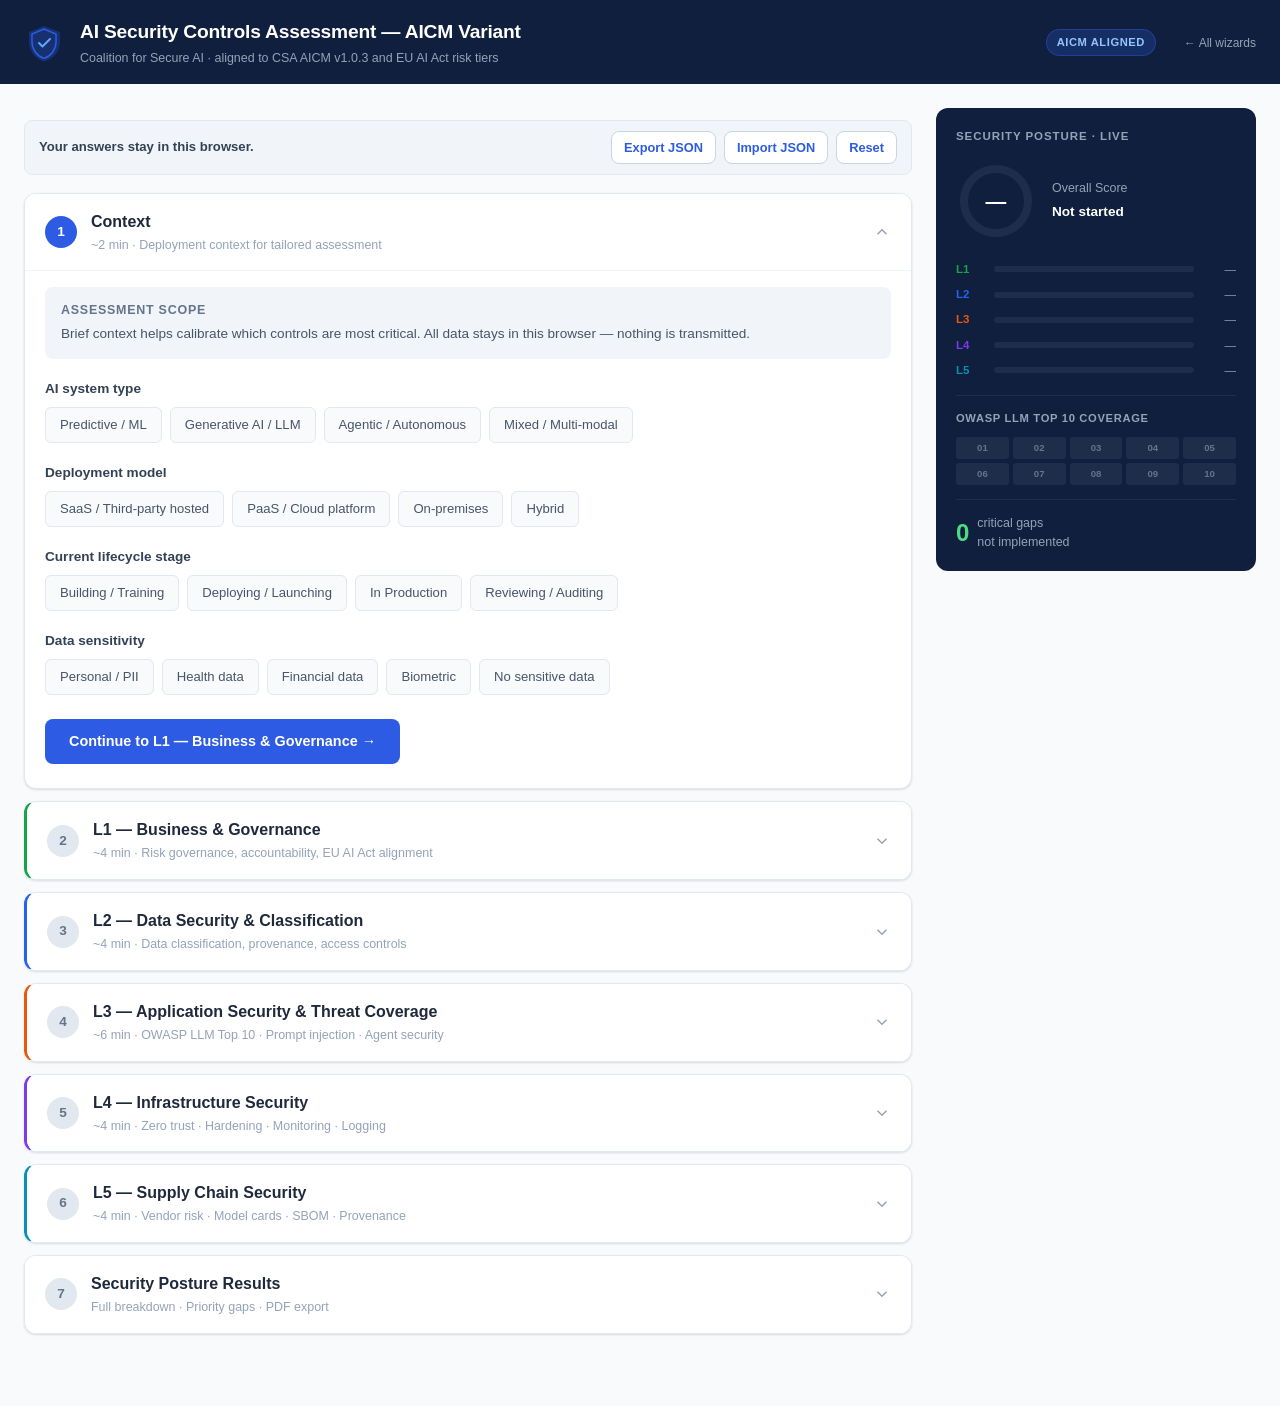
==== wizards/controls-assessment/index.html @ e210ff5d "feat(controls-assessment): port AICM-variant wizard to multi-file structure Reuses the shared wizard" ====
<!doctype html>
<html lang="en">
  <head>
    <meta charset="utf-8" />
    <meta name="viewport" content="width=device-width, initial-scale=1" />
    <title>Controls Assessment (AICM Variant) — CoSAI Wizards</title>
    <meta
      name="description"
      content="5-layer CoSAI AI security controls assessment with OWASP LLM Top 10 coverage and PDF export. Vanilla web, no tracking, no backend."
    />
    <link rel="stylesheet" href="../../shared/styles.css" />
    <link rel="stylesheet" href="styles.css" />
    <script defer src="../../shared/vendor/jspdf.umd.min.js"></script>
    <script defer src="wizard.js"></script>
  </head>
  <body>
    <a class="skip-link" href="#main">Skip to content</a>

    <header class="header" role="banner">
      <div class="header-inner">
        <svg class="header-shield" viewBox="0 0 40 40" fill="none" aria-hidden="true" focusable="false">
          <path d="M20 3L5 9v10c0 9 6.5 17.4 15 19.4C29.5 36.4 36 28 36 19V9L20 3z" fill="#2d5be3" opacity=".3" />
          <path d="M20 6L8 11v8c0 7.4 5.2 14.3 12 16.4C26.8 33.3 32 26.4 32 19v-8L20 6z" stroke="#2d5be3" stroke-width="1.5" fill="none" />
          <path d="M15 20l3.5 3.5L26 16" stroke="#60a5fa" stroke-width="2" stroke-linecap="round" stroke-linejoin="round" />
        </svg>
        <div>
          <div class="header-title" data-title>Controls Assessment — AICM Variant</div>
          <div class="header-sub" data-subtitle>Aligned to CSA AICM v1.0.3 + EU AI Act risk tiers</div>
        </div>
        <div class="header-badge" data-badge>AICM ALIGNED</div>
        <a class="header-home" href="../../">← All wizards</a>
      </div>
    </header>

    <div id="boot-error" class="boot-error" role="alert" hidden>
      Could not load <code>data.json</code>. If you opened this page via <code>file://</code>, some
      browsers block local <code>fetch()</code>. Serve the directory over HTTP
      (<code>python3 -m http.server</code>) and reload.
    </div>

    <main id="main" class="layout">
      <div class="wizard">
        <div class="state-bar" role="group" aria-label="Assessment state">
          <span class="state-bar__label">Your answers stay in this browser.</span>
          <button id="btn-export" class="btn btn--ghost" type="button">Export JSON</button>
          <button id="btn-import" class="btn btn--ghost" type="button">Import JSON</button>
          <input id="file-import" type="file" accept="application/json,.json" />
          <button id="btn-reset" class="btn btn--ghost" type="button">Reset</button>
        </div>

        <!-- Phase 1: Context -->
        <section class="phase-card" id="phase-card-1" aria-labelledby="phase-title-1">
          <button type="button" class="phase-header" id="phase-header-1" data-phase-toggle="1" aria-expanded="true" aria-controls="phase-body-1">
            <div class="phase-num active" id="phase-num-1"><span class="phase-num-text">1</span></div>
            <div>
              <div class="phase-title" id="phase-title-1">Context</div>
              <div class="phase-meta" id="phase-meta-1">~2 min · Deployment context for tailored assessment</div>
            </div>
            <svg class="phase-chevron open" id="phase-chev-1" viewBox="0 0 24 24" fill="none" stroke="currentColor" stroke-width="2" aria-hidden="true">
              <path d="M6 9l6 6 6-6" />
            </svg>
          </button>
          <div class="phase-body open" id="phase-body-1">
            <div class="section-intro">
              <div class="section-intro-title">Assessment scope</div>
              <div class="section-intro-text" id="context-intro">Brief context helps calibrate which controls are most critical. All data stays in this browser — nothing is transmitted.</div>
            </div>
            <div id="context-fields"></div>
            <button class="complete-btn" type="button" data-phase-complete="1" data-phase-next="2">Continue to L1 — Business &amp; Governance →</button>
          </div>
        </section>

        <!-- Phases 2–6: Layer controls (templated) -->
        <section class="phase-card" data-layer="l1" id="phase-card-2" aria-labelledby="phase-title-2">
          <button type="button" class="phase-header" id="phase-header-2" data-phase-toggle="2" aria-expanded="false" aria-controls="phase-body-2">
            <div class="phase-num" id="phase-num-2"><span class="phase-num-text">2</span></div>
            <div>
              <div class="phase-title" id="phase-title-2">L1 — Business &amp; Governance</div>
              <div class="phase-meta" id="phase-meta-2"></div>
            </div>
            <svg class="phase-chevron" id="phase-chev-2" viewBox="0 0 24 24" fill="none" stroke="currentColor" stroke-width="2" aria-hidden="true"><path d="M6 9l6 6 6-6" /></svg>
          </button>
          <div class="phase-body" id="phase-body-2">
            <div class="section-intro" style="border-left: 3px solid var(--l1)">
              <div class="section-intro-title" style="color: var(--l1)">L1 · Business</div>
              <div class="section-intro-text" id="intro-l1"></div>
            </div>
            <div id="ctrls-l1"></div>
            <button class="complete-btn" type="button" data-phase-complete="2" data-phase-next="3" id="next-btn-2">Continue →</button>
          </div>
        </section>

        <section class="phase-card" data-layer="l2" id="phase-card-3" aria-labelledby="phase-title-3">
          <button type="button" class="phase-header" id="phase-header-3" data-phase-toggle="3" aria-expanded="false" aria-controls="phase-body-3">
            <div class="phase-num" id="phase-num-3"><span class="phase-num-text">3</span></div>
            <div>
              <div class="phase-title" id="phase-title-3">L2 — Data Security &amp; Classification</div>
              <div class="phase-meta" id="phase-meta-3"></div>
            </div>
            <svg class="phase-chevron" id="phase-chev-3" viewBox="0 0 24 24" fill="none" stroke="currentColor" stroke-width="2" aria-hidden="true"><path d="M6 9l6 6 6-6" /></svg>
          </button>
          <div class="phase-body" id="phase-body-3">
            <div class="section-intro" style="border-left: 3px solid var(--l2)">
              <div class="section-intro-title" style="color: var(--l2)">L2 · Information</div>
              <div class="section-intro-text" id="intro-l2"></div>
            </div>
            <div id="ctrls-l2"></div>
            <button class="complete-btn" type="button" data-phase-complete="3" data-phase-next="4" id="next-btn-3">Continue →</button>
          </div>
        </section>

        <section class="phase-card" data-layer="l3" id="phase-card-4" aria-labelledby="phase-title-4">
          <button type="button" class="phase-header" id="phase-header-4" data-phase-toggle="4" aria-expanded="false" aria-controls="phase-body-4">
            <div class="phase-num" id="phase-num-4"><span class="phase-num-text">4</span></div>
            <div>
              <div class="phase-title" id="phase-title-4">L3 — Application Security &amp; Threat Coverage</div>
              <div class="phase-meta" id="phase-meta-4"></div>
            </div>
            <svg class="phase-chevron" id="phase-chev-4" viewBox="0 0 24 24" fill="none" stroke="currentColor" stroke-width="2" aria-hidden="true"><path d="M6 9l6 6 6-6" /></svg>
          </button>
          <div class="phase-body" id="phase-body-4">
            <div class="section-intro" style="border-left: 3px solid var(--l3)">
              <div class="section-intro-title" style="color: var(--l3)">L3 · Application</div>
              <div class="section-intro-text" id="intro-l3"></div>
            </div>

            <div class="owasp-section">
              <button type="button" class="owasp-header" id="owasp-header" data-owasp-toggle aria-expanded="false" aria-controls="owasp-body">
                <svg width="16" height="16" viewBox="0 0 24 24" fill="none" stroke="#ea580c" stroke-width="2" aria-hidden="true">
                  <path d="M12 22s8-4 8-10V5l-8-3-8 3v7c0 6 8 10 8 10z" />
                </svg>
                <span class="owasp-header-title">OWASP LLM Top 10 — 2025 Edition</span>
                <span class="owasp-header-sub" id="owasp-coverage-label">0 / 10 addressed</span>
              </button>
              <div class="owasp-body" id="owasp-body">
                <p style="font-size: 0.78rem; color: var(--slate-500); margin-bottom: 12px">
                  Mark mitigation status for each LLM risk. NIST AI 100-2e attack taxonomy IDs shown where mapped.
                </p>
                <div class="owasp-grid" id="owasp-grid"></div>
              </div>
            </div>

            <div id="ctrls-l3"></div>
            <button class="complete-btn" type="button" data-phase-complete="4" data-phase-next="5" id="next-btn-4">Continue →</button>
          </div>
        </section>

        <section class="phase-card" data-layer="l4" id="phase-card-5" aria-labelledby="phase-title-5">
          <button type="button" class="phase-header" id="phase-header-5" data-phase-toggle="5" aria-expanded="false" aria-controls="phase-body-5">
            <div class="phase-num" id="phase-num-5"><span class="phase-num-text">5</span></div>
            <div>
              <div class="phase-title" id="phase-title-5">L4 — Infrastructure Security</div>
              <div class="phase-meta" id="phase-meta-5"></div>
            </div>
            <svg class="phase-chevron" id="phase-chev-5" viewBox="0 0 24 24" fill="none" stroke="currentColor" stroke-width="2" aria-hidden="true"><path d="M6 9l6 6 6-6" /></svg>
          </button>
          <div class="phase-body" id="phase-body-5">
            <div class="section-intro" style="border-left: 3px solid var(--l4)">
              <div class="section-intro-title" style="color: var(--l4)">L4 · Platform</div>
              <div class="section-intro-text" id="intro-l4"></div>
            </div>
            <div id="ctrls-l4"></div>
            <button class="complete-btn" type="button" data-phase-complete="5" data-phase-next="6" id="next-btn-5">Continue →</button>
          </div>
        </section>

        <section class="phase-card" data-layer="l5" id="phase-card-6" aria-labelledby="phase-title-6">
          <button type="button" class="phase-header" id="phase-header-6" data-phase-toggle="6" aria-expanded="false" aria-controls="phase-body-6">
            <div class="phase-num" id="phase-num-6"><span class="phase-num-text">6</span></div>
            <div>
              <div class="phase-title" id="phase-title-6">L5 — Supply Chain Security</div>
              <div class="phase-meta" id="phase-meta-6"></div>
            </div>
            <svg class="phase-chevron" id="phase-chev-6" viewBox="0 0 24 24" fill="none" stroke="currentColor" stroke-width="2" aria-hidden="true"><path d="M6 9l6 6 6-6" /></svg>
          </button>
          <div class="phase-body" id="phase-body-6">
            <div class="section-intro" style="border-left: 3px solid var(--l5)">
              <div class="section-intro-title" style="color: var(--l5)">L5 · Supply Chain</div>
              <div class="section-intro-text" id="intro-l5"></div>
            </div>
            <div id="ctrls-l5"></div>
            <button class="complete-btn" type="button" data-phase-complete="6" data-phase-next="7" id="next-btn-6">View Security Posture Results →</button>
          </div>
        </section>

        <!-- Phase 7: Results -->
        <section class="phase-card" id="phase-card-7" aria-labelledby="phase-title-7">
          <button type="button" class="phase-header" id="phase-header-7" data-phase-toggle="7" aria-expanded="false" aria-controls="phase-body-7">
            <div class="phase-num" id="phase-num-7"><span class="phase-num-text">7</span></div>
            <div>
              <div class="phase-title" id="phase-title-7">Security Posture Results</div>
              <div class="phase-meta">Full breakdown · Priority gaps · PDF export</div>
            </div>
            <svg class="phase-chevron" id="phase-chev-7" viewBox="0 0 24 24" fill="none" stroke="currentColor" stroke-width="2" aria-hidden="true"><path d="M6 9l6 6 6-6" /></svg>
          </button>
          <div class="phase-body" id="phase-body-7">
            <div id="results-content">
              <p class="results-empty">Complete all five layers to generate your security posture report.</p>
            </div>
          </div>
        </section>
      </div>

      <aside class="live-panel" aria-label="Live security posture summary">
        <div class="panel-title">Security Posture · Live</div>

        <div class="score-ring-wrap">
          <div class="score-ring">
            <svg width="80" height="80" viewBox="0 0 80 80" aria-hidden="true">
              <circle class="score-ring-bg" cx="40" cy="40" r="32" />
              <circle class="score-ring-fg" id="ring-fg" cx="40" cy="40" r="32" stroke="#2d5be3" stroke-dasharray="201.06" stroke-dashoffset="201.06" />
            </svg>
            <div class="score-ring-val" id="ring-val" aria-live="polite">—</div>
          </div>
          <div class="score-meta">
            <div class="score-label">Overall Score</div>
            <div class="score-interp" id="score-interp">Not started</div>
          </div>
        </div>

        <div class="layer-bars">
          <div class="layer-bar-row">
            <span class="layer-bar-label" style="color: var(--l1)">L1</span>
            <div class="layer-bar-track"><div class="layer-bar-fill" id="bar-l1" style="width: 0%; background: var(--l1)"></div></div>
            <span class="layer-bar-pct" id="pct-l1">—</span>
          </div>
          <div class="layer-bar-row">
            <span class="layer-bar-label" style="color: var(--l2)">L2</span>
            <div class="layer-bar-track"><div class="layer-bar-fill" id="bar-l2" style="width: 0%; background: var(--l2)"></div></div>
            <span class="layer-bar-pct" id="pct-l2">—</span>
          </div>
          <div class="layer-bar-row">
            <span class="layer-bar-label" style="color: var(--l3)">L3</span>
            <div class="layer-bar-track"><div class="layer-bar-fill" id="bar-l3" style="width: 0%; background: var(--l3)"></div></div>
            <span class="layer-bar-pct" id="pct-l3">—</span>
          </div>
          <div class="layer-bar-row">
            <span class="layer-bar-label" style="color: var(--l4)">L4</span>
            <div class="layer-bar-track"><div class="layer-bar-fill" id="bar-l4" style="width: 0%; background: var(--l4)"></div></div>
            <span class="layer-bar-pct" id="pct-l4">—</span>
          </div>
          <div class="layer-bar-row">
            <span class="layer-bar-label" style="color: var(--l5)">L5</span>
            <div class="layer-bar-track"><div class="layer-bar-fill" id="bar-l5" style="width: 0%; background: var(--l5)"></div></div>
            <span class="layer-bar-pct" id="pct-l5">—</span>
          </div>
        </div>

        <div class="owasp-mini">
          <div class="owasp-mini-title">OWASP LLM Top 10 Coverage</div>
          <div class="owasp-mini-grid" id="owasp-mini-grid"></div>
        </div>

        <div class="gaps-row">
          <div class="gaps-num" id="gaps-num">—</div>
          <div class="gaps-info">critical gaps<br />not implemented</div>
        </div>
      </aside>
    </main>
  </body>
</html>
---- shared/styles.css ----
/* ==========================================================================
   CoSAI Wizards — shared design tokens, resets, accessibility + print
   Licensed under the Apache License, Version 2.0.
   Palette: neutral CoSAI navy / blue / muted slate. System fonts only.
   ========================================================================== */

:root {
  /* Brand */
  --cosai-navy:        #0f1f3d;
  --cosai-navy-light:  #1a2d52;
  --cosai-navy-muted:  #1e2d4a;
  --cosai-blue:        #2d5be3;
  --cosai-blue-light:  #eef2fd;
  --cosai-blue-soft:   #dbe6fb;

  /* Neutrals */
  --slate-50:          #f8fafc;
  --slate-100:         #f1f5f9;
  --slate-200:         #e2e8f0;
  --slate-300:         #cbd5e1;
  --slate-400:         #94a3b8;
  --slate-500:         #64748b;
  --slate-600:         #475569;
  --slate-700:         #334155;
  --slate-800:         #1e293b;
  --slate-900:         #0f172a;

  /* Status (≥ 4.5:1 contrast on white for text use) */
  --status-good:       #15803d;
  --status-good-bg:    #f0fdf4;
  --status-good-br:    #86efac;
  --status-warn:       #a16207;
  --status-warn-bg:    #fffbeb;
  --status-warn-br:    #fcd34d;
  --status-bad:        #b91c1c;
  --status-bad-bg:     #fef2f2;
  --status-bad-br:     #fca5a5;
  --status-na:         #64748b;
  --status-na-bg:      #f1f5f9;
  --status-na-br:      #cbd5e1;

  /* Layer accents — kept subdued for print / accessibility */
  --l1: #16a34a; --l1-bg: #f0fdf4; --l1-border: #bbf7d0; --l1-text: #14532d;
  --l2: #2563eb; --l2-bg: #eff6ff; --l2-border: #bfdbfe; --l2-text: #1e3a8a;
  --l3: #ea580c; --l3-bg: #fff7ed; --l3-border: #fed7aa; --l3-text: #7c2d12;
  --l4: #7c3aed; --l4-bg: #faf5ff; --l4-border: #e9d5ff; --l4-text: #4c1d95;
  --l5: #0891b2; --l5-bg: #ecfeff; --l5-border: #a5f3fc; --l5-text: #164e63;

  /* Layout */
  --radius-sm:   4px;
  --radius:      8px;
  --radius-lg:   12px;
  --shadow:      0 1px 3px rgba(15, 31, 61, 0.08), 0 1px 2px rgba(15, 31, 61, 0.06);
  --shadow-md:   0 4px 6px rgba(15, 31, 61, 0.07), 0 2px 4px rgba(15, 31, 61, 0.06);

  /* Focus ring — WCAG 2.2 non-text contrast compliant on white and navy */
  --focus-ring:  0 0 0 3px rgba(45, 91, 227, 0.45);

  /* Typography — system stack only, no external fonts */
  --font-sans: -apple-system, BlinkMacSystemFont, 'Segoe UI', Roboto, 'Helvetica Neue',
               Arial, 'Noto Sans', system-ui, sans-serif;
  --font-mono: ui-monospace, 'SF Mono', 'Cascadia Mono', 'Roboto Mono', 'Menlo',
               'Consolas', monospace;
}

/* Resets ------------------------------------------------------------------ */

*,
*::before,
*::after {
  box-sizing: border-box;
  margin: 0;
  padding: 0;
}

html { -webkit-text-size-adjust: 100%; }

body {
  font-family: var(--font-sans);
  background: var(--slate-50);
  color: var(--slate-800);
  line-height: 1.5;
  min-height: 100vh;
  -webkit-font-smoothing: antialiased;
  -moz-osx-font-smoothing: grayscale;
}

img, svg { max-width: 100%; height: auto; }
button { font: inherit; color: inherit; background: none; border: none; cursor: pointer; }
a { color: var(--cosai-blue); }
a:hover { text-decoration: underline; }

/* Skip link -------------------------------------------------------------- */

.skip-link {
  position: absolute;
  top: -40px;
  left: 8px;
  background: var(--cosai-navy);
  color: #fff;
  padding: 8px 12px;
  border-radius: var(--radius);
  z-index: 1000;
  text-decoration: none;
  font-weight: 600;
  font-size: 0.9rem;
}
.skip-link:focus {
  top: 8px;
  outline: none;
  box-shadow: var(--focus-ring);
}

/* Focus -------------------------------------------------------------------- */

:focus-visible {
  outline: 2px solid var(--cosai-blue);
  outline-offset: 2px;
  box-shadow: var(--focus-ring);
  border-radius: 3px;
}

/* Buttons ----------------------------------------------------------------- */

.btn {
  display: inline-flex;
  align-items: center;
  gap: 8px;
  padding: 10px 18px;
  border-radius: var(--radius);
  font-size: 0.9rem;
  font-weight: 600;
  background: var(--cosai-blue);
  color: #fff;
  border: 1px solid var(--cosai-blue);
  transition: background 0.15s, border-color 0.15s;
}
.btn:hover { background: #1d4ed8; border-color: #1d4ed8; }
.btn--ghost {
  background: #fff;
  color: var(--cosai-blue);
  border-color: var(--slate-300);
}
.btn--ghost:hover { background: var(--cosai-blue-light); border-color: var(--cosai-blue); }
.btn--dark {
  background: var(--cosai-navy);
  color: #fff;
  border-color: var(--cosai-navy);
}
.btn--dark:hover { background: var(--cosai-navy-light); border-color: var(--cosai-navy-light); }

/* Shared persistence bar (Export / Import JSON / Reset) ------------------- */

.state-bar {
  display: flex;
  flex-wrap: wrap;
  gap: 8px;
  align-items: center;
  padding: 10px 14px;
  background: var(--slate-100);
  border: 1px solid var(--slate-200);
  border-radius: var(--radius);
  margin: 12px 0 18px;
  font-size: 0.82rem;
  color: var(--slate-600);
}
.state-bar__label {
  font-weight: 600;
  color: var(--slate-700);
  margin-right: auto;
}
.state-bar .btn {
  padding: 6px 12px;
  font-size: 0.8rem;
}
.state-bar input[type="file"] {
  display: none;
}

/* Utility ----------------------------------------------------------------- */

.sr-only {
  position: absolute;
  width: 1px;
  height: 1px;
  padding: 0;
  margin: -1px;
  overflow: hidden;
  clip: rect(0, 0, 0, 0);
  white-space: nowrap;
  border: 0;
}

/* Reduced motion --------------------------------------------------------- */

@media (prefers-reduced-motion: reduce) {
  *,
  *::before,
  *::after {
    animation-duration: 0.001ms !important;
    animation-iteration-count: 1 !important;
    transition-duration: 0.001ms !important;
    scroll-behavior: auto !important;
  }
}

/* Print ------------------------------------------------------------------- */

@media print {
  :root { --shadow: none; --shadow-md: none; }
  body {
    background: #fff;
    color: #000;
  }
  .no-print,
  .state-bar,
  .skip-link,
  .pdf-btn,
  .complete-btn,
  .ans-btn:not(.sel-yes):not(.sel-partial):not(.sel-no):not(.sel-na),
  .btn-opt:not(.sel),
  .btn,
  footer .btn {
    display: none !important;
  }
  a[href^="http"]::after {
    content: " (" attr(href) ")";
    font-size: 0.78em;
    color: #555;
  }
  .phase-card,
  .layer-row,
  .scenario-card,
  section,
  .results-grid {
    break-inside: avoid;
    page-break-inside: avoid;
  }
  h1, h2, h3 { break-after: avoid; page-break-after: avoid; }
  .print-break,
  .phase-card + .phase-card,
  .results-section,
  .gaps-section {
    break-before: page;
    page-break-before: always;
  }
  .phase-body { display: block !important; }
  .layer-body { display: block !important; }
}

/* High-contrast fallback ------------------------------------------------- */

@media (prefers-contrast: more) {
  :root {
    --slate-200: #9aa5b1;
    --slate-300: #64748b;
  }
  .btn--ghost { border-color: var(--cosai-navy); color: var(--cosai-navy); }
}
---- wizards/controls-assessment/styles.css ----
/* Security Controls Assessment — wizard-specific styling.
   Shares tokens with /shared/styles.css. */

.header {
  background: var(--cosai-navy);
  color: #fff;
  padding: 0 24px;
  position: sticky;
  top: 0;
  z-index: 50;
}
.header-inner {
  max-width: 1280px;
  margin: 0 auto;
  padding: 18px 0 16px;
  display: flex;
  align-items: center;
  gap: 16px;
}
.header-shield { width: 40px; height: 40px; flex-shrink: 0; }
.header-title { font-size: 1.2rem; font-weight: 700; letter-spacing: -0.01em; }
.header-sub { font-size: 0.78rem; color: var(--slate-400); margin-top: 2px; }
.header-badge {
  margin-left: auto;
  background: rgba(45, 91, 227, 0.25);
  border: 1px solid rgba(45, 91, 227, 0.4);
  color: #93c5fd;
  font-size: 0.7rem;
  font-weight: 600;
  letter-spacing: 0.05em;
  padding: 4px 10px;
  border-radius: 20px;
  white-space: nowrap;
}
.header-home {
  margin-left: 12px;
  color: var(--slate-400);
  font-size: 0.75rem;
  text-decoration: none;
}
.header-home:hover { color: #fff; text-decoration: underline; }

.layout {
  max-width: 1280px;
  margin: 0 auto;
  padding: 24px 24px 60px;
  display: grid;
  grid-template-columns: 1fr 320px;
  gap: 24px;
  align-items: start;
}
@media (max-width: 900px) {
  .layout { grid-template-columns: 1fr; }
  .live-panel { order: -1; }
}

/* Phase cards ------------------------------------------------------------ */
.phase-card {
  background: #fff;
  border: 1px solid var(--slate-200);
  border-radius: var(--radius-lg);
  box-shadow: var(--shadow);
  margin-bottom: 12px;
  overflow: hidden;
}
.phase-header {
  display: flex;
  align-items: center;
  gap: 14px;
  padding: 16px 20px;
  cursor: pointer;
  user-select: none;
  transition: background 0.15s;
  width: 100%;
  text-align: left;
  background: #fff;
  border: 0;
}
.phase-header:hover { background: var(--slate-50); }
.phase-num {
  width: 32px; height: 32px;
  border-radius: 50%;
  display: flex; align-items: center; justify-content: center;
  font-size: 0.85rem;
  font-weight: 700;
  flex-shrink: 0;
  background: var(--slate-200);
  color: var(--slate-500);
  transition: background 0.2s, color 0.2s;
}
.phase-num.active { background: var(--cosai-blue); color: #fff; }
.phase-num.done { background: var(--status-good); color: #fff; }
.phase-num.done::after { content: '✓'; }
.phase-num.done .phase-num-text { display: none; }
.phase-title { font-size: 1rem; font-weight: 600; color: var(--slate-800); }
.phase-meta { font-size: 0.78rem; color: var(--slate-400); margin-top: 2px; }
.phase-chevron {
  margin-left: auto;
  width: 18px; height: 18px;
  color: var(--slate-400);
  transition: transform 0.2s;
  flex-shrink: 0;
}
.phase-chevron.open { transform: rotate(180deg); }

.phase-body {
  display: none;
  padding: 0 20px 24px;
  border-top: 1px solid var(--slate-100);
}
.phase-body.open { display: block; }

.phase-card[data-layer="l1"] { border-left: 3px solid var(--l1); }
.phase-card[data-layer="l2"] { border-left: 3px solid var(--l2); }
.phase-card[data-layer="l3"] { border-left: 3px solid var(--l3); }
.phase-card[data-layer="l4"] { border-left: 3px solid var(--l4); }
.phase-card[data-layer="l5"] { border-left: 3px solid var(--l5); }

.section-intro {
  background: var(--slate-100);
  border-radius: var(--radius);
  padding: 14px 16px;
  margin: 16px 0 20px;
}
.section-intro-title {
  font-size: 0.78rem;
  font-weight: 600;
  text-transform: uppercase;
  letter-spacing: 0.06em;
  color: var(--slate-500);
  margin-bottom: 4px;
}
.section-intro-text {
  font-size: 0.85rem;
  color: var(--slate-600);
  line-height: 1.5;
}

/* Context buttons ------------------------------------------------------- */
.form-row { margin-bottom: 20px; }
.form-label {
  display: block;
  font-size: 0.85rem;
  font-weight: 600;
  color: var(--slate-700);
  margin-bottom: 8px;
}
.btn-group {
  display: flex;
  flex-wrap: wrap;
  gap: 8px;
}
.btn-opt {
  padding: 7px 14px;
  border-radius: 6px;
  border: 1px solid var(--slate-200);
  background: var(--slate-50);
  font-size: 0.82rem;
  color: var(--slate-600);
  transition: background 0.15s, border-color 0.15s, color 0.15s;
  white-space: nowrap;
}
.btn-opt:hover { border-color: var(--cosai-blue); color: var(--cosai-blue); background: var(--cosai-blue-light); }
.btn-opt.sel { border-color: var(--cosai-blue); background: var(--cosai-blue-light); color: var(--cosai-blue); font-weight: 600; }

/* Control cards --------------------------------------------------------- */
.ctrl-card {
  border: 1px solid var(--slate-200);
  border-radius: var(--radius);
  padding: 14px 16px;
  margin-bottom: 12px;
  background: #fff;
  transition: border-color 0.2s, background 0.2s;
}
.ctrl-card.answered-yes { border-color: var(--status-good-br); background: var(--status-good-bg); }
.ctrl-card.answered-partial { border-color: var(--status-warn-br); background: var(--status-warn-bg); }
.ctrl-card.answered-no { border-color: var(--status-bad-br); background: var(--status-bad-bg); }
.ctrl-card.answered-na { border-color: var(--status-na-br); background: var(--status-na-bg); opacity: 0.8; }

.ctrl-label { font-size: 0.9rem; font-weight: 600; color: var(--slate-800); margin-bottom: 6px; }
.ctrl-why { font-size: 0.78rem; color: var(--slate-500); line-height: 1.5; margin-bottom: 10px; }
.ctrl-badges { display: flex; flex-wrap: wrap; gap: 5px; margin-bottom: 10px; }
.badge-aicm {
  font-family: var(--font-mono);
  font-size: 0.68rem;
  font-weight: 600;
  background: var(--slate-100);
  color: var(--slate-600);
  border: 1px solid var(--slate-300);
  border-radius: 4px;
  padding: 2px 6px;
}
.badge-phase {
  font-size: 0.68rem;
  font-weight: 600;
  border-radius: 4px;
  padding: 2px 6px;
}
.badge-phase.training { background: #ede9fe; color: #5b21b6; }
.badge-phase.deployment { background: #dbeafe; color: #1d4ed8; }
.badge-phase.maintenance { background: #fef3c7; color: #92400e; }
.badge-phase.continuous { background: var(--slate-100); color: var(--slate-600); }
.badge-aml {
  font-family: var(--font-mono);
  font-size: 0.68rem;
  font-weight: 600;
  background: #fff7ed;
  color: #c2410c;
  border: 1px solid #fed7aa;
  border-radius: 4px;
  padding: 2px 6px;
}

.ctrl-answers {
  display: flex;
  gap: 6px;
  flex-wrap: wrap;
}
.ans-btn {
  padding: 6px 12px;
  border-radius: 6px;
  border: 1px solid var(--slate-200);
  font-size: 0.78rem;
  font-weight: 600;
  background: var(--slate-50);
  color: var(--slate-600);
  transition: background 0.15s, border-color 0.15s, color 0.15s;
}
.ans-btn:hover { opacity: 0.9; }
.ans-btn.sel-yes { background: #dcfce7; border-color: var(--status-good-br); color: var(--status-good); }
.ans-btn.sel-partial { background: #fef9c3; border-color: #fde047; color: var(--status-warn); }
.ans-btn.sel-no { background: #fee2e2; border-color: var(--status-bad-br); color: var(--status-bad); }
.ans-btn.sel-na { background: var(--slate-100); border-color: var(--slate-300); color: var(--slate-500); }

/* OWASP grid ----------------------------------------------------------- */
.owasp-section {
  margin: 20px 0;
  border: 1px solid var(--l3-border);
  border-radius: var(--radius);
  overflow: hidden;
}
.owasp-header {
  background: var(--l3-bg);
  padding: 12px 16px;
  display: flex;
  align-items: center;
  gap: 10px;
  cursor: pointer;
  width: 100%;
  text-align: left;
  border: 0;
}
.owasp-header-title {
  font-size: 0.85rem;
  font-weight: 700;
  color: var(--l3-text);
}
.owasp-header-sub {
  font-size: 0.75rem;
  color: #9a3412;
  margin-left: auto;
}
.owasp-body {
  display: none;
  padding: 12px 16px;
  background: #fff;
}
.owasp-body.open { display: block; }
.owasp-grid {
  display: grid;
  grid-template-columns: repeat(auto-fill, minmax(280px, 1fr));
  gap: 10px;
}
.owasp-item {
  border: 1px solid var(--slate-200);
  border-radius: 6px;
  padding: 10px 12px;
  background: var(--slate-50);
  transition: border-color 0.15s;
}
.owasp-item:hover { border-color: var(--l3); }
.owasp-item.oi-yes { background: var(--status-good-bg); border-color: var(--status-good-br); }
.owasp-item.oi-partial { background: var(--status-warn-bg); border-color: var(--status-warn-br); }
.owasp-item.oi-no { background: var(--status-bad-bg); border-color: var(--status-bad-br); }
.owasp-code {
  font-family: var(--font-mono);
  font-size: 0.72rem;
  font-weight: 700;
  color: var(--l3);
  margin-bottom: 3px;
}
.owasp-name { font-size: 0.82rem; font-weight: 600; color: var(--slate-800); margin-bottom: 4px; }
.owasp-desc { font-size: 0.73rem; color: var(--slate-500); line-height: 1.4; margin-bottom: 8px; }
.owasp-aml-row { display: flex; flex-wrap: wrap; gap: 4px; margin-bottom: 8px; }
.owasp-ans-row { display: flex; gap: 4px; }
.owasp-ans {
  flex: 1;
  padding: 4px 6px;
  border-radius: 4px;
  border: 1px solid var(--slate-200);
  font-size: 0.7rem;
  font-weight: 600;
  text-align: center;
  background: #fff;
  color: var(--slate-500);
  transition: background 0.15s, border-color 0.15s;
}
.owasp-ans.sel-yes { background: #dcfce7; border-color: var(--status-good-br); color: var(--status-good); }
.owasp-ans.sel-partial { background: #fef9c3; border-color: #fde047; color: var(--status-warn); }
.owasp-ans.sel-no { background: #fee2e2; border-color: var(--status-bad-br); color: var(--status-bad); }

/* Complete / PDF buttons ----------------------------------------------- */
.complete-btn {
  display: block;
  margin-top: 24px;
  padding: 12px 24px;
  background: var(--cosai-blue);
  color: #fff;
  border: none;
  border-radius: var(--radius);
  font-size: 0.9rem;
  font-weight: 600;
  transition: background 0.15s;
}
.complete-btn:hover { background: #1d4ed8; }

.pdf-btn {
  display: inline-flex;
  align-items: center;
  gap: 8px;
  margin: 24px 8px 0 0;
  padding: 12px 24px;
  background: var(--cosai-navy);
  color: #fff;
  border: none;
  border-radius: var(--radius);
  font-size: 0.9rem;
  font-weight: 600;
  transition: background 0.15s;
}
.pdf-btn:hover { background: var(--cosai-navy-light); }
.pdf-btn--ghost { background: #fff; color: var(--cosai-navy); border: 1px solid var(--slate-300); }
.pdf-btn--ghost:hover { background: var(--slate-100); }

/* Live panel ----------------------------------------------------------- */
.live-panel {
  background: var(--cosai-navy);
  border-radius: var(--radius-lg);
  padding: 20px;
  color: #fff;
  position: sticky;
  top: 84px;
}
.panel-title {
  font-size: 0.72rem;
  font-weight: 700;
  text-transform: uppercase;
  letter-spacing: 0.08em;
  color: #94a3b8;
  margin-bottom: 16px;
}

.score-ring-wrap {
  display: flex;
  align-items: center;
  gap: 16px;
  margin-bottom: 20px;
}
.score-ring { position: relative; width: 80px; height: 80px; flex-shrink: 0; }
.score-ring svg { transform: rotate(-90deg); }
.score-ring-bg { fill: none; stroke: var(--cosai-navy-muted); stroke-width: 8; }
.score-ring-fg {
  fill: none;
  stroke-width: 8;
  stroke-linecap: round;
  transition: stroke-dashoffset 0.5s;
}
.score-ring-val {
  position: absolute;
  inset: 0;
  display: flex;
  align-items: center;
  justify-content: center;
  font-size: 1.3rem;
  font-weight: 800;
  color: #fff;
}
.score-meta { flex: 1; }
.score-label { font-size: 0.78rem; color: #94a3b8; }
.score-interp { font-size: 0.85rem; font-weight: 600; margin-top: 4px; }
.score-interp.good { color: #4ade80; }
.score-interp.warn { color: #fbbf24; }
.score-interp.alert { color: #f87171; }

.layer-bars { margin-bottom: 16px; }
.layer-bar-row { display: flex; align-items: center; gap: 8px; margin-bottom: 8px; }
.layer-bar-label {
  font-size: 0.72rem;
  font-weight: 700;
  width: 30px;
  flex-shrink: 0;
  color: #94a3b8;
}
.layer-bar-track {
  flex: 1;
  height: 6px;
  background: var(--cosai-navy-muted);
  border-radius: 3px;
  overflow: hidden;
}
.layer-bar-fill {
  height: 100%;
  border-radius: 3px;
  transition: width 0.4s;
}
.layer-bar-pct {
  font-size: 0.72rem;
  color: #94a3b8;
  width: 34px;
  text-align: right;
}

.owasp-mini { border-top: 1px solid var(--cosai-navy-muted); padding-top: 14px; }
.owasp-mini-title {
  font-size: 0.7rem;
  text-transform: uppercase;
  letter-spacing: 0.06em;
  color: #94a3b8;
  margin-bottom: 10px;
  font-weight: 700;
}
.owasp-mini-grid {
  display: grid;
  grid-template-columns: repeat(5, 1fr);
  gap: 4px;
}
.owasp-mini-cell {
  height: 22px;
  border-radius: 3px;
  background: var(--cosai-navy-muted);
  display: flex;
  align-items: center;
  justify-content: center;
  font-size: 0.6rem;
  font-weight: 700;
  color: var(--slate-500);
  transition: background 0.3s, color 0.3s;
}
.owasp-mini-cell.oc-yes { background: #15803d; color: #dcfce7; }
.owasp-mini-cell.oc-partial { background: #a16207; color: #fef9c3; }
.owasp-mini-cell.oc-no { background: #991b1b; color: #fee2e2; }

.gaps-row {
  display: flex;
  align-items: center;
  gap: 8px;
  margin-top: 14px;
  padding-top: 14px;
  border-top: 1px solid var(--cosai-navy-muted);
}
.gaps-num { font-size: 1.5rem; font-weight: 800; color: #f87171; }
.gaps-num.ok { color: #4ade80; }
.gaps-info { font-size: 0.78rem; color: #94a3b8; }

/* Results --------------------------------------------------------------- */
.results-empty { font-size: 0.85rem; color: var(--slate-400); padding: 20px 0; }
.results-subhead {
  font-size: 0.9rem;
  font-weight: 700;
  color: var(--slate-800);
  margin: 20px 0 12px;
}
.results-grid {
  display: grid;
  grid-template-columns: repeat(3, 1fr);
  gap: 12px;
  margin: 20px 0;
}
@media (max-width: 600px) { .results-grid { grid-template-columns: 1fr; } }
.results-stat {
  background: var(--slate-100);
  border-radius: var(--radius);
  padding: 14px;
  text-align: center;
}
.results-stat-val { font-size: 2rem; font-weight: 800; }
.results-stat-val.green { color: var(--status-good); }
.results-stat-val.amber { color: var(--status-warn); }
.results-stat-val.red { color: var(--status-bad); }
.results-stat-label { font-size: 0.78rem; color: var(--slate-500); margin-top: 2px; }

.layer-results { margin: 20px 0; }
.layer-result-row {
  display: flex;
  align-items: center;
  gap: 12px;
  padding: 12px 16px;
  border-radius: var(--radius);
  margin-bottom: 8px;
  background: var(--slate-50);
  border: 1px solid var(--slate-200);
}
.layer-result-badge {
  width: 36px; height: 36px;
  border-radius: 8px;
  display: flex;
  align-items: center;
  justify-content: center;
  font-size: 0.72rem;
  font-weight: 800;
  flex-shrink: 0;
}
.layer-result-info { flex: 1; }
.layer-result-name { font-size: 0.88rem; font-weight: 600; }
.layer-result-sub { font-size: 0.75rem; color: var(--slate-500); margin-top: 2px; }
.layer-result-score { font-size: 1.1rem; font-weight: 800; }
.layer-result-bar-track {
  height: 4px;
  background: var(--slate-200);
  border-radius: 2px;
  margin-top: 6px;
  overflow: hidden;
}
.layer-result-bar-fill { height: 100%; border-radius: 2px; }

.gaps-section { margin: 20px 0; }
.gap-item {
  border-left: 3px solid var(--status-bad);
  background: var(--status-bad-bg);
  border-radius: 0 var(--radius) var(--radius) 0;
  padding: 12px 14px;
  margin-bottom: 8px;
}
.gap-item.warn { border-left-color: var(--status-warn); background: var(--status-warn-bg); }
.gap-item-title { font-size: 0.85rem; font-weight: 600; color: var(--slate-800); }
.gap-item-layer { font-size: 0.72rem; color: var(--slate-500); margin-top: 2px; }
.gaps-clear { color: var(--status-good); font-weight: 600; font-size: 0.9rem; }
.gaps-more { font-size: 0.78rem; color: var(--slate-500); margin-top: 8px; }

.owasp-results { margin: 20px 0; }
.owasp-result-grid {
  display: grid;
  grid-template-columns: repeat(auto-fill, minmax(200px, 1fr));
  gap: 8px;
  margin-top: 10px;
}
.owasp-result-item {
  border-radius: var(--radius);
  padding: 10px 12px;
  border: 1px solid var(--slate-200);
  background: var(--slate-50);
}
.owasp-result-item.oi-yes { background: var(--status-good-bg); border-color: var(--status-good-br); }
.owasp-result-item.oi-partial { background: var(--status-warn-bg); border-color: var(--status-warn-br); }
.owasp-result-item.oi-no { background: var(--status-bad-bg); border-color: var(--status-bad-br); }
.ori-code { font-family: var(--font-mono); font-size: 0.72rem; font-weight: 700; color: var(--l3); }
.ori-name { font-size: 0.8rem; font-weight: 600; color: var(--slate-800); margin-top: 2px; }
.ori-status { font-size: 0.72rem; margin-top: 4px; font-weight: 600; }
.ori-status.s-yes { color: var(--status-good); }
.ori-status.s-partial { color: var(--status-warn); }
.ori-status.s-no { color: var(--status-bad); }
.ori-status.s-none { color: var(--slate-400); }

.disclaimer {
  margin-top: 32px;
  padding: 14px 16px;
  background: var(--cosai-blue-light);
  border-radius: var(--radius);
  border-left: 3px solid var(--cosai-blue);
  font-size: 0.8rem;
  color: var(--slate-700);
  line-height: 1.6;
}

.boot-error {
  max-width: 860px;
  margin: 28px auto;
  padding: 16px 18px;
  border-radius: var(--radius);
  background: var(--status-bad-bg);
  color: var(--status-bad);
  border: 1px solid var(--status-bad-br);
  font-size: 0.9rem;
}

/* Print -------------------------------------------------------------- */
@media print {
  .header { position: static; }
  .live-panel { position: static; background: #fff; color: #000; border: 1px solid #000; }
  .live-panel * { color: #000 !important; }
  .layout { grid-template-columns: 1fr; }
  .phase-body { display: block !important; border-top: 1px solid #999; }
  .phase-chevron, .header-badge, .header-home { display: none !important; }
  .complete-btn, .pdf-btn, .boot-error { display: none !important; }
}
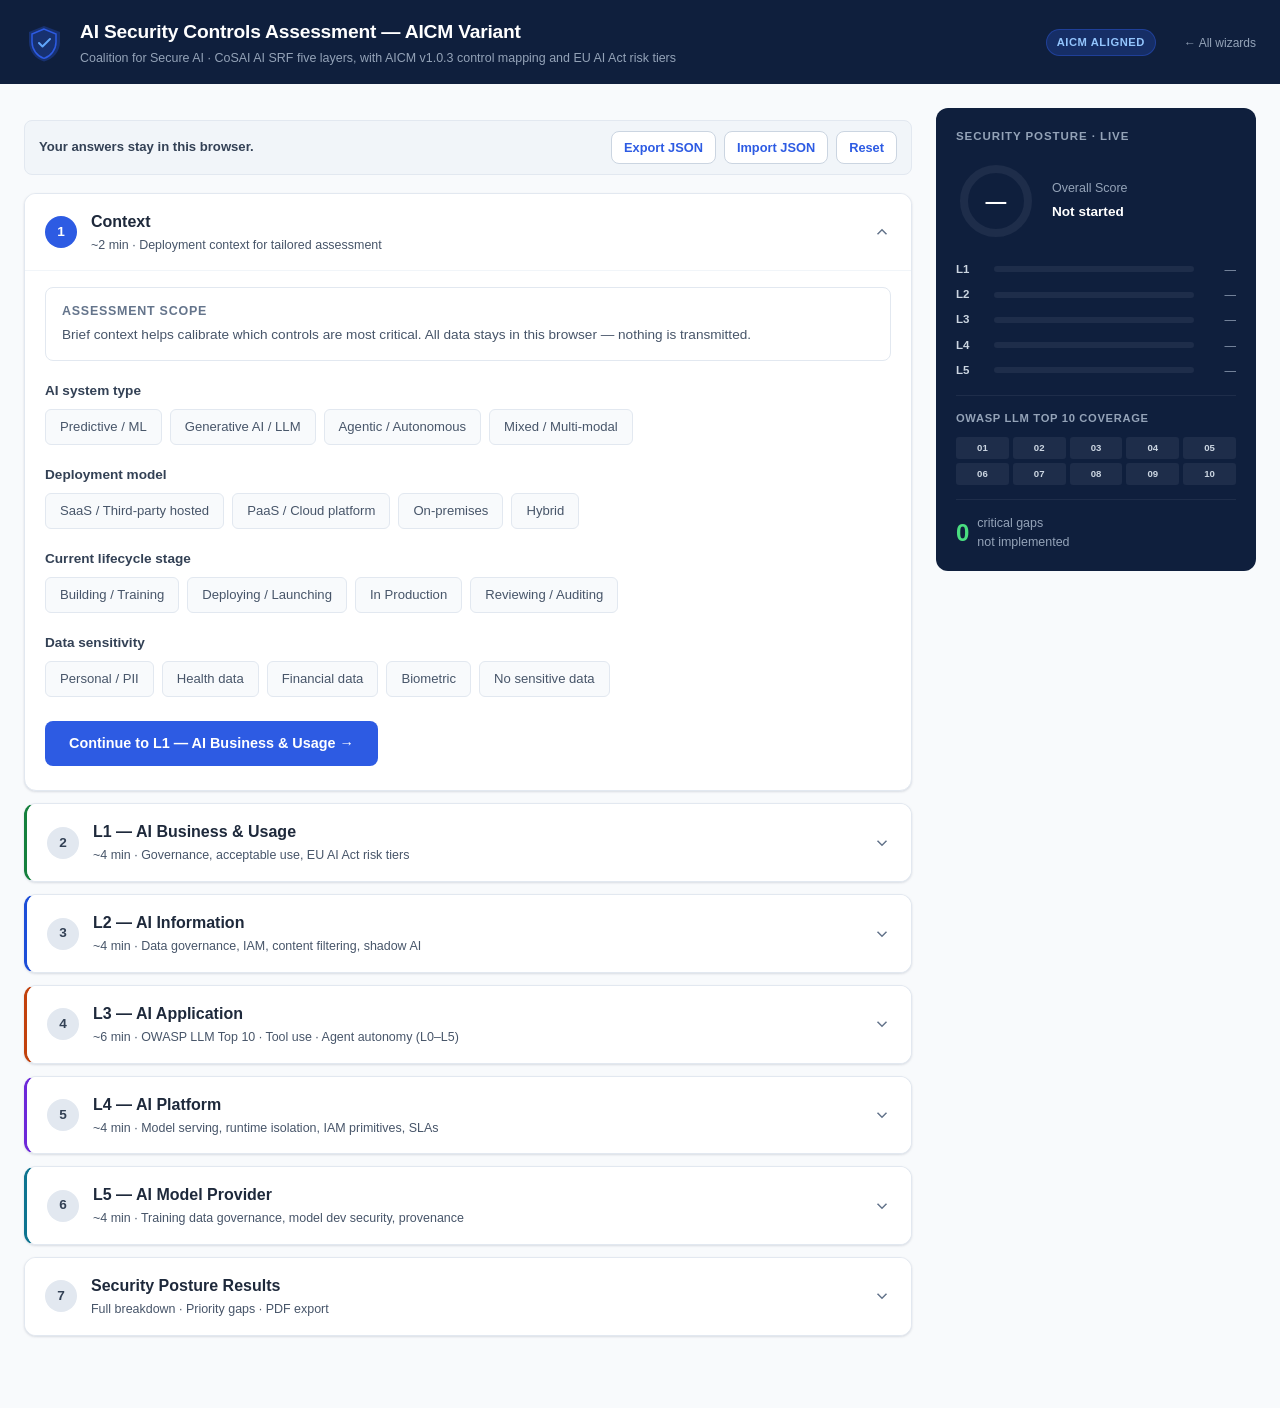
==== commit 9c015bec: "feat: align all wizards to CoSAI AI SRF whitepaper (Draft V0.7) Realign wizards to the canonical fiv" ====
--- a/wizards/controls-assessment/index.html
+++ b/wizards/controls-assessment/index.html
@@ -66,7 +66,7 @@
               <div class="section-intro-text" id="context-intro">Brief context helps calibrate which controls are most critical. All data stays in this browser — nothing is transmitted.</div>
             </div>
             <div id="context-fields"></div>
-            <button class="complete-btn" type="button" data-phase-complete="1" data-phase-next="2">Continue to L1 — Business &amp; Governance →</button>
+            <button class="complete-btn" type="button" data-phase-complete="1" data-phase-next="2">Continue to L1 — AI Business &amp; Usage →</button>
           </div>
         </section>
 
@@ -75,14 +75,14 @@
           <button type="button" class="phase-header" id="phase-header-2" data-phase-toggle="2" aria-expanded="false" aria-controls="phase-body-2">
             <div class="phase-num" id="phase-num-2"><span class="phase-num-text">2</span></div>
             <div>
-              <div class="phase-title" id="phase-title-2">L1 — Business &amp; Governance</div>
+              <div class="phase-title" id="phase-title-2">L1 — AI Business &amp; Usage</div>
               <div class="phase-meta" id="phase-meta-2"></div>
             </div>
             <svg class="phase-chevron" id="phase-chev-2" viewBox="0 0 24 24" fill="none" stroke="currentColor" stroke-width="2" aria-hidden="true"><path d="M6 9l6 6 6-6" /></svg>
           </button>
           <div class="phase-body" id="phase-body-2">
             <div class="section-intro" style="border-left: 3px solid var(--l1)">
-              <div class="section-intro-title" style="color: var(--l1)">L1 · Business</div>
+              <div class="section-intro-title" style="color: var(--l1)">L1 · AI Business &amp; Usage</div>
               <div class="section-intro-text" id="intro-l1"></div>
             </div>
             <div id="ctrls-l1"></div>
@@ -94,14 +94,14 @@
           <button type="button" class="phase-header" id="phase-header-3" data-phase-toggle="3" aria-expanded="false" aria-controls="phase-body-3">
             <div class="phase-num" id="phase-num-3"><span class="phase-num-text">3</span></div>
             <div>
-              <div class="phase-title" id="phase-title-3">L2 — Data Security &amp; Classification</div>
+              <div class="phase-title" id="phase-title-3">L2 — AI Information</div>
               <div class="phase-meta" id="phase-meta-3"></div>
             </div>
             <svg class="phase-chevron" id="phase-chev-3" viewBox="0 0 24 24" fill="none" stroke="currentColor" stroke-width="2" aria-hidden="true"><path d="M6 9l6 6 6-6" /></svg>
           </button>
           <div class="phase-body" id="phase-body-3">
             <div class="section-intro" style="border-left: 3px solid var(--l2)">
-              <div class="section-intro-title" style="color: var(--l2)">L2 · Information</div>
+              <div class="section-intro-title" style="color: var(--l2)">L2 · AI Information</div>
               <div class="section-intro-text" id="intro-l2"></div>
             </div>
             <div id="ctrls-l2"></div>
@@ -113,14 +113,14 @@
           <button type="button" class="phase-header" id="phase-header-4" data-phase-toggle="4" aria-expanded="false" aria-controls="phase-body-4">
             <div class="phase-num" id="phase-num-4"><span class="phase-num-text">4</span></div>
             <div>
-              <div class="phase-title" id="phase-title-4">L3 — Application Security &amp; Threat Coverage</div>
+              <div class="phase-title" id="phase-title-4">L3 — AI Application</div>
               <div class="phase-meta" id="phase-meta-4"></div>
             </div>
             <svg class="phase-chevron" id="phase-chev-4" viewBox="0 0 24 24" fill="none" stroke="currentColor" stroke-width="2" aria-hidden="true"><path d="M6 9l6 6 6-6" /></svg>
           </button>
           <div class="phase-body" id="phase-body-4">
             <div class="section-intro" style="border-left: 3px solid var(--l3)">
-              <div class="section-intro-title" style="color: var(--l3)">L3 · Application</div>
+              <div class="section-intro-title" style="color: var(--l3)">L3 · AI Application</div>
               <div class="section-intro-text" id="intro-l3"></div>
             </div>
 
@@ -149,14 +149,14 @@
           <button type="button" class="phase-header" id="phase-header-5" data-phase-toggle="5" aria-expanded="false" aria-controls="phase-body-5">
             <div class="phase-num" id="phase-num-5"><span class="phase-num-text">5</span></div>
             <div>
-              <div class="phase-title" id="phase-title-5">L4 — Infrastructure Security</div>
+              <div class="phase-title" id="phase-title-5">L4 — AI Platform</div>
               <div class="phase-meta" id="phase-meta-5"></div>
             </div>
             <svg class="phase-chevron" id="phase-chev-5" viewBox="0 0 24 24" fill="none" stroke="currentColor" stroke-width="2" aria-hidden="true"><path d="M6 9l6 6 6-6" /></svg>
           </button>
           <div class="phase-body" id="phase-body-5">
             <div class="section-intro" style="border-left: 3px solid var(--l4)">
-              <div class="section-intro-title" style="color: var(--l4)">L4 · Platform</div>
+              <div class="section-intro-title" style="color: var(--l4)">L4 · AI Platform</div>
               <div class="section-intro-text" id="intro-l4"></div>
             </div>
             <div id="ctrls-l4"></div>
@@ -168,14 +168,14 @@
           <button type="button" class="phase-header" id="phase-header-6" data-phase-toggle="6" aria-expanded="false" aria-controls="phase-body-6">
             <div class="phase-num" id="phase-num-6"><span class="phase-num-text">6</span></div>
             <div>
-              <div class="phase-title" id="phase-title-6">L5 — Supply Chain Security</div>
+              <div class="phase-title" id="phase-title-6">L5 — AI Model Provider</div>
               <div class="phase-meta" id="phase-meta-6"></div>
             </div>
             <svg class="phase-chevron" id="phase-chev-6" viewBox="0 0 24 24" fill="none" stroke="currentColor" stroke-width="2" aria-hidden="true"><path d="M6 9l6 6 6-6" /></svg>
           </button>
           <div class="phase-body" id="phase-body-6">
             <div class="section-intro" style="border-left: 3px solid var(--l5)">
-              <div class="section-intro-title" style="color: var(--l5)">L5 · Supply Chain</div>
+              <div class="section-intro-title" style="color: var(--l5)">L5 · AI Model Provider</div>
               <div class="section-intro-text" id="intro-l5"></div>
             </div>
             <div id="ctrls-l5"></div>
--- a/shared/styles.css
+++ b/shared/styles.css
@@ -40,11 +40,12 @@
   --status-na-br:      #cbd5e1;
 
   /* Layer accents — kept subdued for print / accessibility */
-  --l1: #16a34a; --l1-bg: #f0fdf4; --l1-border: #bbf7d0; --l1-text: #14532d;
-  --l2: #2563eb; --l2-bg: #eff6ff; --l2-border: #bfdbfe; --l2-text: #1e3a8a;
-  --l3: #ea580c; --l3-bg: #fff7ed; --l3-border: #fed7aa; --l3-text: #7c2d12;
-  --l4: #7c3aed; --l4-bg: #faf5ff; --l4-border: #e9d5ff; --l4-text: #4c1d95;
-  --l5: #0891b2; --l5-bg: #ecfeff; --l5-border: #a5f3fc; --l5-text: #164e63;
+  /* Layer accents: AA-compliant on white (ratio >= 4.5:1 for body text). */
+  --l1: #15803d; --l1-bg: #f0fdf4; --l1-border: #bbf7d0; --l1-text: #14532d;
+  --l2: #1d4ed8; --l2-bg: #eff6ff; --l2-border: #bfdbfe; --l2-text: #1e3a8a;
+  --l3: #c2410c; --l3-bg: #fff7ed; --l3-border: #fed7aa; --l3-text: #7c2d12;
+  --l4: #6d28d9; --l4-bg: #faf5ff; --l4-border: #e9d5ff; --l4-text: #4c1d95;
+  --l5: #0e7490; --l5-bg: #ecfeff; --l5-border: #a5f3fc; --l5-text: #164e63;
 
   /* Layout */
   --radius-sm:   4px;
--- a/wizards/controls-assessment/styles.css
+++ b/wizards/controls-assessment/styles.css
@@ -85,7 +85,7 @@
   font-weight: 700;
   flex-shrink: 0;
   background: var(--slate-200);
-  color: var(--slate-500);
+  color: var(--slate-700);
   transition: background 0.2s, color 0.2s;
 }
 .phase-num.active { background: var(--cosai-blue); color: #fff; }
@@ -93,11 +93,11 @@
 .phase-num.done::after { content: '✓'; }
 .phase-num.done .phase-num-text { display: none; }
 .phase-title { font-size: 1rem; font-weight: 600; color: var(--slate-800); }
-.phase-meta { font-size: 0.78rem; color: var(--slate-400); margin-top: 2px; }
+.phase-meta { font-size: 0.78rem; color: var(--slate-600); margin-top: 2px; }
 .phase-chevron {
   margin-left: auto;
   width: 18px; height: 18px;
-  color: var(--slate-400);
+  color: var(--slate-500);
   transition: transform 0.2s;
   flex-shrink: 0;
 }
@@ -117,7 +117,8 @@
 .phase-card[data-layer="l5"] { border-left: 3px solid var(--l5); }
 
 .section-intro {
-  background: var(--slate-100);
+  background: #fff;
+  border: 1px solid var(--slate-200);
   border-radius: var(--radius);
   padding: 14px 16px;
   margin: 16px 0 20px;
@@ -399,8 +400,11 @@
   font-weight: 700;
   width: 30px;
   flex-shrink: 0;
-  color: #94a3b8;
-}
+  color: #cbd5e1;
+}
+/* Override inline color="var(--lN)" on dark panel: accent-on-white shades
+   don't clear 4.5:1 on the navy live-panel, so we force a light slate. */
+.live-panel .layer-bar-label { color: #cbd5e1 !important; }
 .layer-bar-track {
   flex: 1;
   height: 6px;
@@ -443,7 +447,7 @@
   justify-content: center;
   font-size: 0.6rem;
   font-weight: 700;
-  color: var(--slate-500);
+  color: var(--slate-300);
   transition: background 0.3s, color 0.3s;
 }
 .owasp-mini-cell.oc-yes { background: #15803d; color: #dcfce7; }
